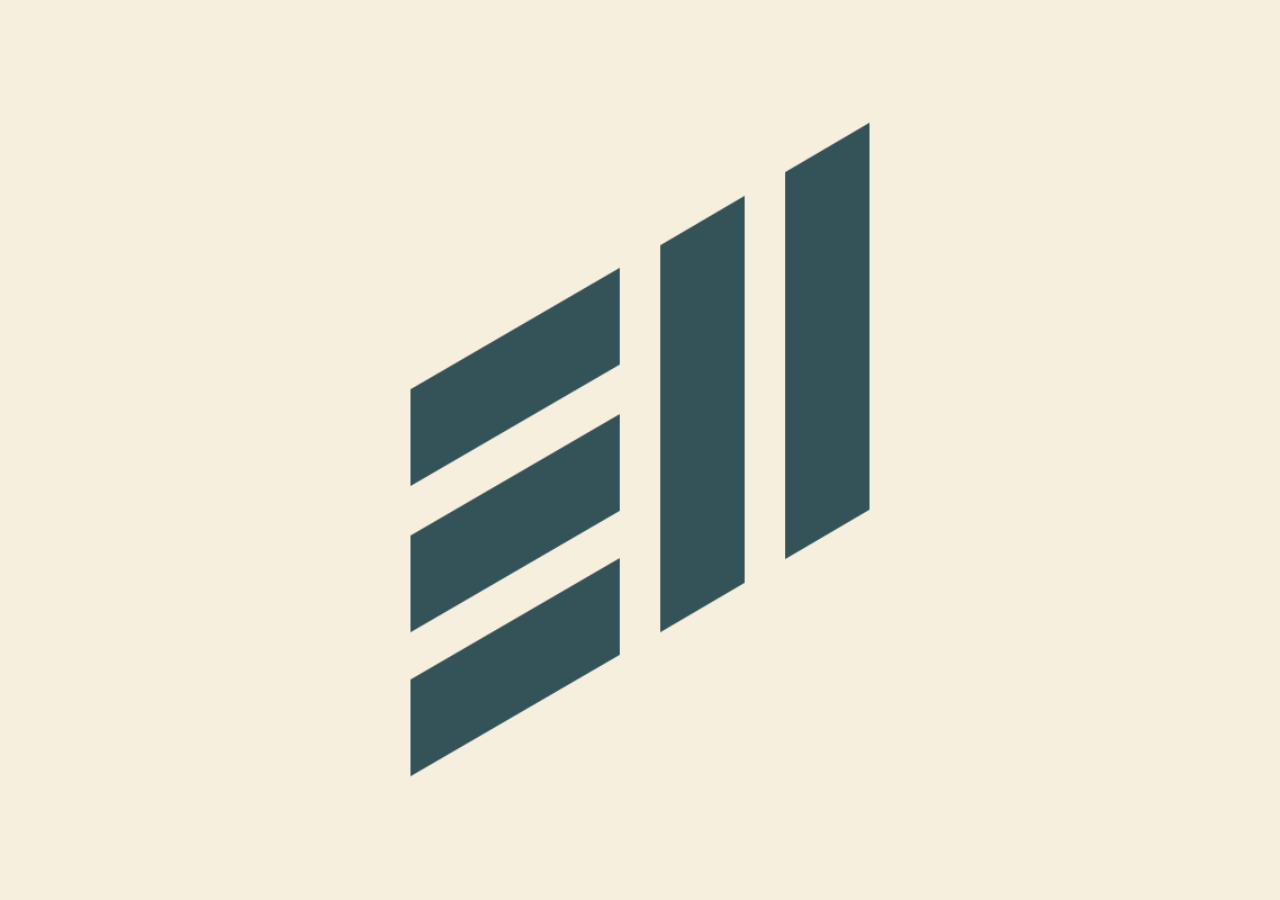
==== index.html @ cbf0de4b "updated coming soon page" ====
<!DOCTYPE html>

<html lang="en">
<head>
	<meta charset="utf-8" />
	<title>Got311</title>

    <!-- Stylesheets -->
	<link rel="stylesheet" href="stylesheets/reset.less" type="text/less" media="screen" />
	<link rel="stylesheet" href="responsive.less" type="text/less" media="screen" />	
	<link rel="stylesheet" href="application.less" type="text/less" media="screen" />

    <!-- Scripts -->
	<script src="../../js/less-1.1.3.min.js" type="text/javascript"></script>
	<!--[if lt IE 9]><script type="text/javascript" src="http://html5shiv.googlecode.com/svn/trunk/html5.js"></script><![endif]-->


	<style type="text/css">
		html { 
			background: url(images/g311_logo_color.png) no-repeat top center fixed; 
			background-color: black;
			-webkit-background-size: cover;
			-moz-background-size: cover;
			-o-background-size: cover;
			background-size: cover;
		}
	</style>



</head>


<body>



</body>
</html>
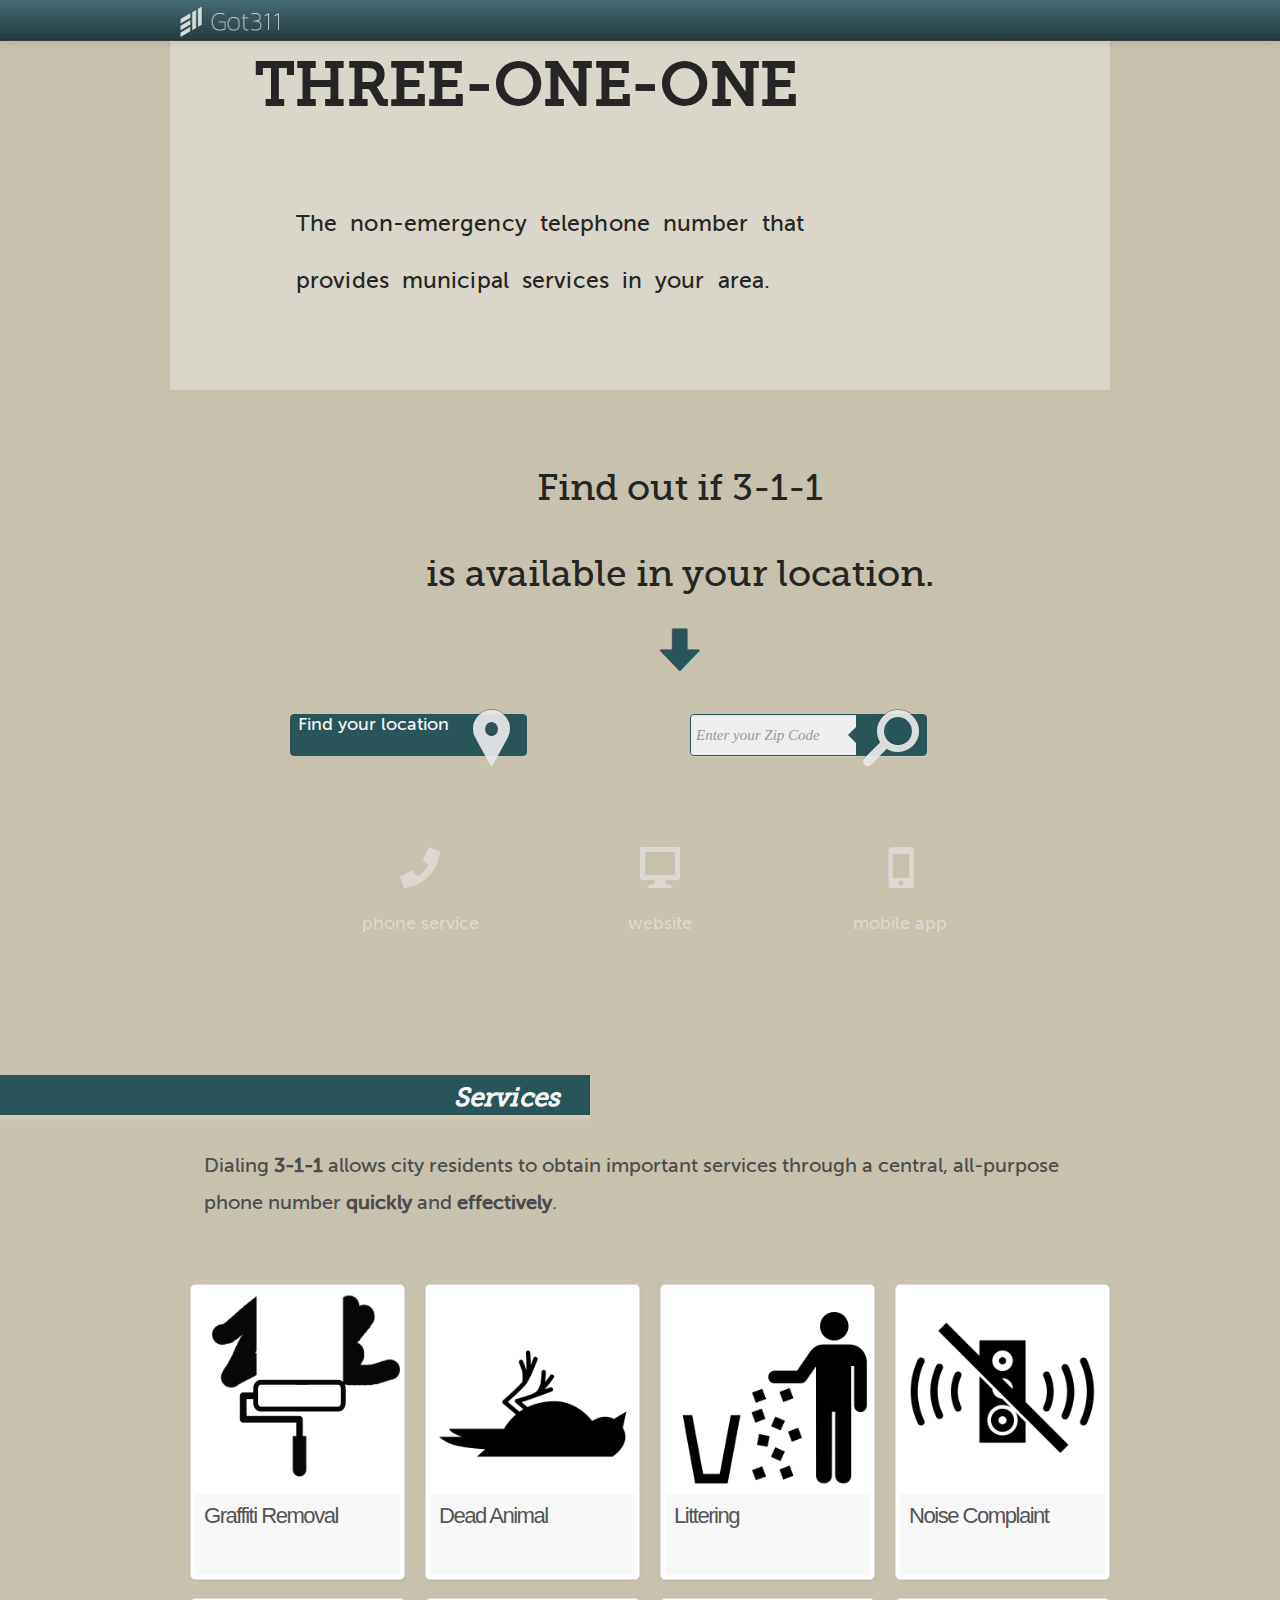
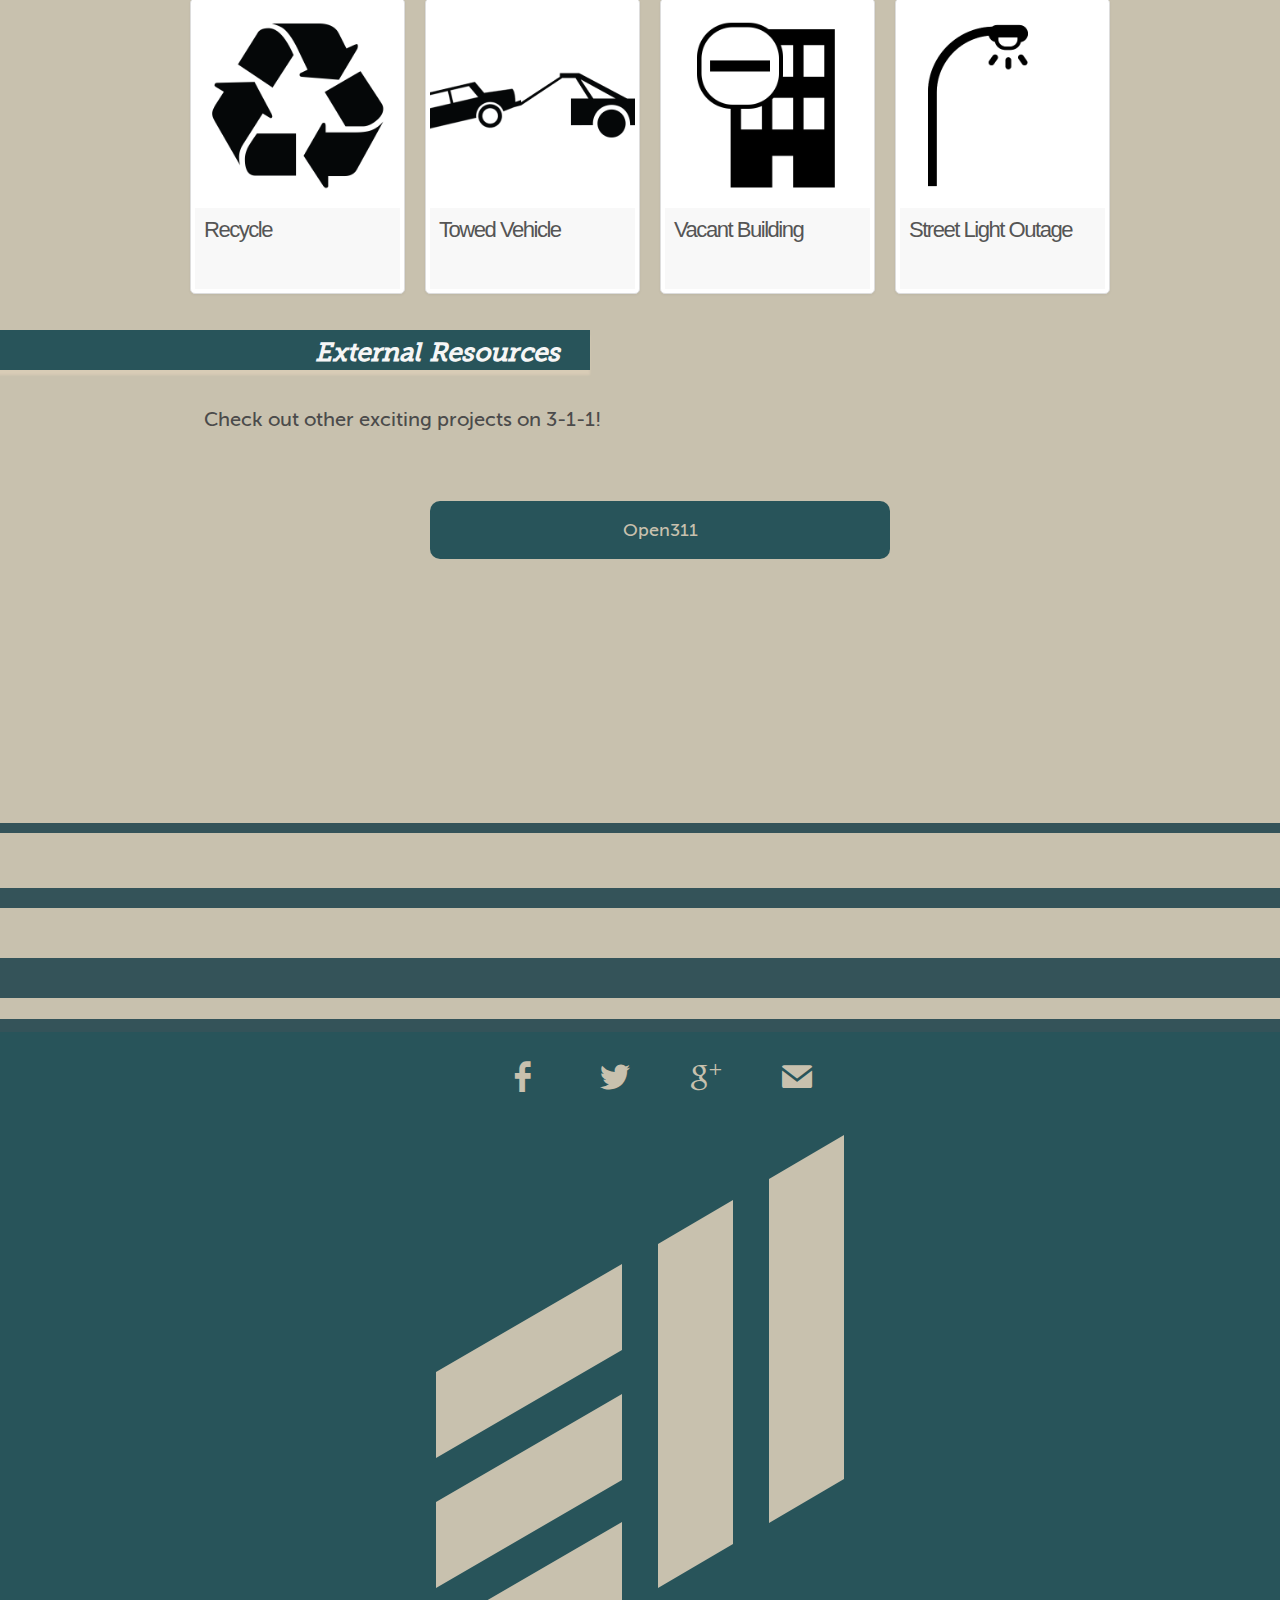
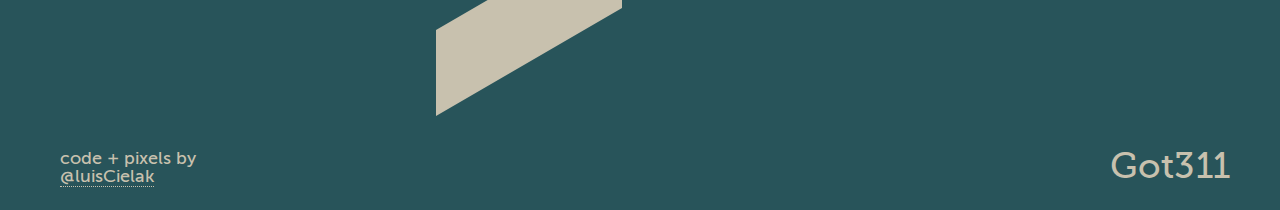
==== commit d9ecfc95: "minor fixes and tweaks, ready for prod" ====
--- a/index.html
+++ b/index.html
@@ -1,31 +1,53 @@
 <!DOCTYPE html>
 
 <html lang="en">
-<head>
-	<meta charset="utf-8" />
-	<title>Got311</title>
-
-    <!-- Stylesheets -->
-	<link rel="stylesheet" href="stylesheets/reset.less" type="text/less" media="screen" />
-	<link rel="stylesheet" href="responsive.less" type="text/less" media="screen" />	
-	<link rel="stylesheet" href="application.less" type="text/less" media="screen" />
-
-    <!-- Scripts -->
-	<script src="../../js/less-1.1.3.min.js" type="text/javascript"></script>
-	<!--[if lt IE 9]><script type="text/javascript" src="http://html5shiv.googlecode.com/svn/trunk/html5.js"></script><![endif]-->
-
-
-	<style type="text/css">
-		html { 
-			background: url(images/g311_logo_color.png) no-repeat top center fixed; 
-			background-color: black;
-			-webkit-background-size: cover;
-			-moz-background-size: cover;
-			-o-background-size: cover;
-			background-size: cover;
-		}
-	</style>
-
+    <head>
+    <meta charset="utf-8" />
+    <title>Got311.org</title>
+
+    <!-- Stylesheets
+    ================================================== -->
+    <link rel="stylesheet/less" href="stylesheets/theme.less" type="text/less" />
+
+    <!-- Scripts
+    ================================================== -->
+    <!-- LESS -->
+    <script src="js/less-1.3.1.min.js" type="text/javascript"></script>
+    <!-- jQuery -->
+    <script src="js/jquery-1.8.2.min.js" type="text/javascript"></script>   
+    <!-- Flexslider -->
+    <!-- // <script srcS="js/jquery.flexslider-min.js" type="text/javascript"></script> -->
+    
+    <!-- Form Validator -->
+    <script src="js/gen_validatorv31.js" type="text/javascript"></script>
+
+    <!-- Got311 Data -->
+    <script src="data/g311_services.js" type="text/javascript"></script>
+    
+    <!-- IE -->
+    <!--[if lt IE 9]><script type="text/javascript" src="http://html5shiv.googlecode.com/svn/trunk/html5.js"></script><![endif]-->    
+    
+
+    <!-- Favicons
+    ================================================== -->
+    <link rel="shortcut icon" href="img/favicon.ico">
+    <link rel="apple-touch-icon" sizes="72x72" href="img/apple-touch-icon-72x72.png">
+    <link rel="apple-touch-icon" sizes="114x114" href="img/apple-touch-icon-114x114.png">
+
+
+    <!-- Google Analytics -->
+    <script type="text/javascript">
+        var _gaq = _gaq || [];
+        _gaq.push(['_setAccount', 'UA-36255937-1']);
+        _gaq.push(['_setDomainName', 'got311.org']);
+        _gaq.push(['_trackPageview']);
+
+        (function() {
+            var ga = document.createElement('script'); ga.type = 'text/javascript'; ga.async = true;
+            ga.src = ('https:' == document.location.protocol ? 'https://ssl' : 'http://www') + '.google-analytics.com/ga.js';
+            var s = document.getElementsByTagName('script')[0]; s.parentNode.insertBefore(ga, s);
+        })();
+    </script>
 
 
 </head>
@@ -33,7 +55,499 @@
 
 <body>
 
+    <!-- Navbar
+    ================================================== -->
+    <div class="navbar navbar-inverse navbar-fixed-top">
+        <div class="navbar-inner">
+            <div class="container">
+                <a class="brand" href="#"><img src="img/logo.png" alt="Got311"></a>
+            </div>
+        </div>
+    </div>
+
+<!-- <div class="wrapper"> -->
+    <!-- Overview Subhead
+    ================================================== -->
+    <header id="overview" class="jumbotron">
+        <div class="container">
+            <h1>Three-One-One</h1>
+            <p>
+                The non-emergency telephone number that <br>
+                provides municipal services in your area.
+            </p>
+        </div>
+    </header>
+
+    <!-- Flexslider -->
+<!--     <ul class="scrollnav">
+        <li><a href="#first" class="scroll">First Section</a></li>
+        <li><a href="#second" class="scroll">Second Section</a></li>
+        <li><a href="#third" class="scroll">Third Section</a></li>
+    </ul>
+    
+    <div class="flexslider">
+        <ul class="slides">
+            <li>
+                <p>This is the FIRST slide...</p>
+            </li>
+            <li>
+                <p>...this is the SECOND slide...</p>
+            </li>
+            <li>
+                <p>...this is the THIRD slide!</p>
+            </li>
+        </ul>
+    </div> -->
+
+    <!-- Location
+    ================================================== -->    
+    <section id="location">
+        <div class="container">
+            <div class="page-header">
+                <h2>Location</h2>
+            </div>            
+
+            <!-- Location: Form -->
+            <div id="location-form">
+
+                <div id="location-form-intro">
+                    <h4>
+                        Find out if 3-1-1 <br> 
+                        is available in your location.<br>                    
+                    </h4>
+                    <a href="#location-form"> <i class="ss-icon">down</i> </a> <!-- // @FIX, take this out. -->
+                </div>
+                
+                <!-- Location Form: Finder -->
+                <div id="location-form-finder">
+                    <!-- <h5>Find your location.</h5> -->
+                    <form class="form-wrapper cf">
+                        <!-- <div class="input-append"> -->
+                            <!-- <a class="btn btn-large">Find my Location  <i class="icon-home icon"></i></a> -->
+                            <!-- <input type="text" name="geoloc" placeholder="Find your location" class="disabled"> -->
+                            <span>Find your location</span>
+                            <button type="button" placeholder="Find your location"  placeholder="Enter yo" class="ss-icon" onclick="getGeoloc();">location</button>
+                        <!-- </div> -->
+                    </form>
+                </div>
+
+                <!-- <h6> - or - </h6> -->
+
+                <!-- Location Form: Zip -->
+                <div id="location-form-zip">
+                    <!-- <h5>Enter your zip.</h5>         -->
+
+                <form method="post" class="form-wrapper cf">
+                    <!-- <fieldset>             -->
+                        <!-- Zip Wrap -->
+                        <div class="zip-wrap input-append">
+                            <input type="text" pattern="[0-9]*" maxlength="5" required name="zip" id="zip" placeholder="Enter your Zip Code">
+                            <button type="button" class="ss-icon">search</button>
+                            <!-- <p class="zip-error">Not a real zip code.</p> -->
+                        </div>
+                    <!-- </fieldset> -->
+                </form> 
+
+                </div>
+
+            </div>
+
+        </div>
+    </section>
+
+
+    <!-- Notice
+    ================================================== -->    
+    <section id="notice">
+        <div class="container">
+
+            <div class="page-header">
+                <h2>Notice</h2>
+            </div>            
+
+            <!-- Notice: Confirm -->
+            <div id="notice-confirm">
+
+                <!-- Location Output Wrap -->
+                <div id="location-wrap">
+                    <!-- 
+                        *** Sample output => #location-wrap
+                        > Yes!
+                        > 3-1-1 is available in
+                        > Philadelhia, PA
+                    -->
+                </div>
+
+            </div>
+
+        </div>
+    </section>
+
+
+    <!-- Channels
+    ================================================== -->    
+    <section id="channels">
+        <div class="container">
+
+            <div class="page-header">
+                <h2>Channels</h2>
+            </div>            
+
+            <ul>
+              <!-- Channels: Phone Service -->
+              <li id="phone" class="tip" title="Call 3-1-1" data-placement="bottom">
+                <a>
+                  <i class="ss-icon">call</i>
+                  <p class="caption">phone service</p>
+                </a>
+              </li>
+
+              <!-- Channels: Website Service -->
+              <li id="web" class="tip" title="Visit 3-1-1 <br> website" data-placement="bottom">
+                <a>
+                  <i class="ss-icon">computer</i>
+                  <p class="caption">website</p>
+                </a>
+              </li>
+
+              <!-- Channels: Mobile App Service -->
+              <li id="app" class="tip" title="Download 3-1-1 <br> mobile app" data-placement="bottom">
+                <a>
+                  <i class="ss-icon">mobile</i>
+                  <p class="caption">mobile app</p>
+                </a>
+              </li>          
+            </ul>
+
+        </div>
+    </section>
+
+<!-- </div>  -->
+    <!-- / .wrapper -->
+
+    <!-- Services
+    ================================================== -->    
+    <section id="services">
+        <div class="container">
+            
+            <div class="page-header">
+                <h2>Services</h2>
+                <p> Dialing <strong>3-1-1</strong> allows city residents to 
+                    obtain important services through a central, all-purpose 
+                    phone number <strong>quickly</strong> and 
+                    <strong>effectively</strong>. 
+                </p>
+            </div>
+
+            <!-- Services: Thumbnails -->
+            <div class="services-thumbnails">
+
+                <!-- Service Thumbnails: Row 1/2 -->
+                <ul class="thumbnails">
+                    <li>
+                        <div class="thumbnail">
+                            <img src="img/services/graffiti-removal.png" 
+                                 onmouseover = "this.src='img/services/graffiti-removal.gif'"
+                                 onmouseout = "this.src='img/services/graffiti-removal.png'"
+                                 alt=""
+                                 class="pop" 
+                                 title="Graffiti Removal" 
+                                 data-placement="bottom" 
+                                 data-trigger="hover"
+                                 data-content="“Speak softly, but carry a big can of paint.” ― Banksy"
+                                 >
+                            <!-- <img src="http://placehold.it/250x250" alt=""> -->
+                            <!-- <img src="img/graffiti-removal.gif" alt=""> -->
+                            <div class="caption">
+                                <h3>Graffiti Removal</h3>
+                            </div>
+                        </div>
+                    </li>
+
+                    <li>
+                        <div class="thumbnail">
+                            <img src="img/services/dead-animal.png" 
+                                onmouseover = "this.src='img/services/dead-animal.gif'"
+                                onmouseout = "this.src='img/services/dead-animal.png'"
+                                alt=""
+                                class="pop" 
+                                title="Dead Animal" 
+                                data-placement="bottom" 
+                                data-trigger="hover" 
+                                data-content="“I'm not afraid of death; I just don't want to be there when it happens.” ― Woody Allen"
+                                >
+                            <!-- <img src="http://placehold.it/250x250" alt=""> -->
+                            <!-- <img src="img/dead-animal.gif" alt=""> -->
+                            <div class="caption">
+                                <h3>Dead Animal</h3>
+                            </div>
+                        </div>
+                    </li>
+                    <li>
+                        <div class="thumbnail">
+                        <img src="img/services/littering.png" 
+                             onmouseover = "this.src='img/services/littering.gif'"
+                             onmouseout = "this.src='img/services/littering.png'"
+                             alt=""                        
+                             class="pop" 
+                             title="Littering" 
+                             data-placement="bottom" 
+                             data-trigger="hover" 
+                                 data-content="Lorem ipsum dolor sit amet, consectetur adipisicing elit, sed do eiusmod tempor incididunt ut labore et dolore magna aliqua."                             
+                             >
+
+                        <!-- <img src="http://placehold.it/250x250" alt=""> -->
+                        <!-- <img src="img/littering.gif" alt=""> -->
+                        <div class="caption">
+                        <h3>Littering</h3>
+                        </div>
+                        </div>
+                    </li>
+                    <li>
+                        <div class="thumbnail">
+                        <img src="img/services/noise-complaint.png"
+                             onmouseover = "this.src='img/services/noise-complaint.gif'"
+                             onmouseout = "this.src='img/services/noise-complaint.png'"
+                             alt=""
+                             class="pop" 
+                             title="Noise Complaint" 
+                             data-placement="bottom" 
+                             data-trigger="hover" 
+                                 data-content="Lorem ipsum dolor sit amet, consectetur adipisicing elit, sed do eiusmod tempor incididunt ut labore et dolore magna aliqua."                             
+                             >
+                        <!-- <img src="http://placehold.it/250x250" alt=""> -->
+                        <!-- <img src="img/noise-complaint.gif" alt=""> -->
+                        <div class="caption">
+                        <h3>Noise Complaint</h3>
+                        </div>
+                        </div>
+                    </li>
+                </ul>
+
+
+
+            
+                <!-- Service Thumbnails: Row 2/2 -->
+                <ul class="thumbnails">
+                    <li>
+                        <div class="thumbnail">
+                            <img src="img/services/recycle.png" 
+                                 onmouseover = "this.src='img/services/recycle.gif'"
+                                 onmouseout = "this.src='img/services/recycle.png'"
+                                 alt=""
+                                 class="pop" 
+                                 title="Recycle" 
+                                 data-placement="top" 
+                                 data-trigger="hover" 
+                                 data-content="Lorem ipsum dolor sit amet, consectetur adipisicing elit, sed do eiusmod tempor incididunt ut labore et dolore magna aliqua."                                 
+                                 >
+                            <!-- <img src="http://placehold.it/250x250" alt=""> -->
+                            <!-- <img src="img/recycle.gif" alt=""> -->
+                            <div class="caption">
+                                <h3>Recycle</h3>
+                            </div>
+                        </div>
+                    </li>
+                    <li>
+                        <div class="thumbnail">
+                            <img src="img/services/towed-vehicle.png" 
+                                 onmouseover = "this.src='img/services/towed-vehicle.gif'"
+                                 onmouseout = "this.src='img/services/towed-vehicle.png'"
+                                 alt=""
+                                 class="pop" 
+                                 title="Towed Vehicle" 
+                                 data-placement="top" 
+                                 data-trigger="hover" 
+                                 data-content="Lorem ipsum dolor sit amet, consectetur adipisicing elit, sed do eiusmod tempor incididunt ut labore et dolore magna aliqua."                                 
+                                 >
+                            <!-- <img src="http://placehold.it/250x250" alt=""> -->
+                            <!-- <img src="img/towed-vehicle.gif" alt=""> -->
+                            <div class="caption">
+                                <h3>Towed Vehicle</h3>
+                            </div>
+                        </div>
+                    </li>
+                    <li>
+                        <div class="thumbnail">
+                            <img src="img/services/vacant-building.png" 
+                                 onmouseover = "this.src='img/services/vacant-building.gif'"
+                                 onmouseout = "this.src='img/services/vacant-building.png'"
+                                 alt=""
+                                 class="pop" 
+                                 title="Vacant Building" 
+                                 data-placement="top" 
+                                 data-trigger="hover" 
+                                 data-content="Lorem ipsum dolor sit amet, consectetur adipisicing elit, sed do eiusmod tempor incididunt ut labore et dolore magna aliqua."                                 
+                                 >
+                            <!-- <img src="http://placehold.it/250x250" alt=""> -->
+                            <!-- <img src="img/vacant-building.gif" alt=""> -->
+                            <div class="caption">
+                                <h3>Vacant Building</h3>
+                            </div>
+                        </div>
+                    </li>
+                    <li>
+                        <div class="thumbnail">
+                            <img src="img/services/street-light-outage.png" 
+                                 onmouseover = "this.src='img/services/street-light-outage.gif'"
+                                 onmouseout = "this.src='img/services/street-light-outage.png'"
+                                 alt=""
+                                 class="pop" 
+                                 title="Street Light Outage" 
+                                 data-placement="top" 
+                                 data-trigger="hover"                               
+                                 data-content="“A day without sunshine is like, you know, night.” ― Steve Martin"
+                                 >
+                            <!-- <img src="http://placehold.it/250x250" alt=""> -->
+                            <!-- <img src="img/street-light-outage.gif" alt=""> -->
+                            <div class="caption">
+                             <h3>Street Light Outage</h3>
+                            </div>
+                        </div>
+                    </li>
+                </ul>
+
+            </div>
+        </div>
+    </section>
+
+
+    <!-- Resources
+    ================================================== -->    
+    <section id="resources">
+        <div class="container">
+
+            <div class="page-header">
+                <h2>External Resources</h2>
+                <p>Check out other exciting projects on 3-1-1!</p>
+            </div>
+
+            <div id="resources-item">
+
+            	<ul>
+            		<li>
+            			<a href="http://open311.org/learn/" target="_blank" class="tip" title="A collaborative model and open standard for civic issue tracking.">
+            				Open311
+            		</li>
+            	</ul>
+
+                <!-- Twitter Stream -->
+                <!-- <div id="twitter_container" class="twitter-feature"> -->
+<!--                     <ul id="twitter_update_list">
+                        <script src="http://twitter.com/javascripts/blogger.js" type="text/javascript"></script>
+                        <script src="http://api.twitter.com/1/statuses/user_timeline/got311org.json?callback=twitterCallback2&amp;count=3;include_rts=1" type="text/javascript"></script>
+                    </ul> -->
+                <!-- <a class="twitter-timeline" href="https://twitter.com/Got311org" data-widget-id="274523246504837120">Tweets by @Got311org</a> -->
+               <!-- <script>!function(d,s,id){var js,fjs=d.getElementsByTagName(s)[0];if(!d.getElementById(id)){js=d.createElement(s);js.id=id;js.src="//platform.twitter.com/widgets.js";fjs.parentNode.insertBefore(js,fjs);}}(document,"script","twitter-wjs");</script>-->
+
+                <!-- </div> -->
+
+
+
+
+
+
+            </div>
+
+
+        </div>
+    </section>
+
+
+    <!-- Footer
+    ================================================== -->
+    <footer class="footer">
+
+        <div class="container">
+
+
+            <!-- Footer: Social Media -->
+            <div class="footer-social">
+                <a href="http://facebook.com/got311org" target="_blank" class="ss-icon ss-social tip" title="facebook" data-placement="bottom">facebook</a>
+                <a href="http://twitter.com/got311org" target="_blank" class="ss-icon ss-social tip" title="twitter" data-placement="bottom">twitter</a>
+                <a href="https://plus.google.com/u/0/106539725572335705310" target="_blank" class="ss-icon ss-social tip" title="google+" data-placement="bottom">googleplus</a>
+                <a data-toggle="modal" href="#contactModal" target="_blank" class="ss-icon ss-social tip" title="contact us" data-placement="bottom">email</a>     
+            </div>
+
+            <!-- Footer: Logo -->
+            <div class="footer-logo">
+                <img src="../img/logo-footer.png">
+            </div>
+
+            <!-- Footer: Info -->
+            <div class="footer-info">
+                <h2 class="footer-brand pull-right"><a href="#">Got311</a></h2>
+                <p>code + pixels by <br> <a href="http://twitter.com/luiscielak" target="_blank">@luisCielak</a></p>
+            </div>
+
+        </div>        
+    </footer>
+
+
+
+
+      <!-- Contact Form Modal 
+      ================================================== -->
+      <!-- <a data-toggle="modal" class="btn" href="#contactModal">Log in</a> -->
+      <div class="modal hide" id="contactModal">
+          <div class="modal-header">
+              <button type="button" class="close" data-dismiss="modal">✕</button>
+              <h3>Contact Got311</h3>
+          </div>
+              <div class="modal-body" style="text-align:center;">
+              <div class="row-fluid">
+                  <div class="span10 offset1">
+                      <div id="modalTab">
+                          <div class="tab-content">
+
+                  <div class="tab-pane active" id="contact">
+                    <form method="post" action="email.php" name="contactform" >
+                      
+                      <p><input type="text" name="name" id="name" class="span8" placeholder="Name"></p>
+                      <p><input type="text" name="email" id="email" class="span8" placeholder="Email Address"></p>
+                      <p><textarea rows="5" name="message" id="message" class="span8" placeholder="Message"></textarea></p>
+
+                      <div class="buttons span6 pull-right">
+                        <p><button type="submit" class="btn btn-inverse">  <i class="icon-envelope icon-white icon"></i> &#8594; </button></p>
+                        <!-- <a href="#form-thanks" data-toggle="tab">Thx msg</a> -->
+                      </div>
+                    </form>
+                  </div>
+                    
+                              <div class="tab-pane fade" id="form-thanks">
+                                  <form method="post" action='' name="form-thanks">                                 
+                                      <h5>Thanks man!!1 :)</h5>                                
+                                  </form>
+                              </div>
+                          </div>
+                      </div>
+                  </div>
+              </div>
+          </div>
+      </div>
+
+
+
+    <script language="javascript">
+        var frmvalidator = new Validator("contactform");
+        frmvalidator.addValidation("name","req","Please provide your name");
+        frmvalidator.addValidation("email","req","Please provide your e-mail address");
+        frmvalidator.addValidation("message","req","Please provide a message");
+        frmvalidator.addValidation("email","email","Please enter a valid e-mail address");
+    </script>
+
+
+
+
+
+
+    <!-- Scripts
+    ================================================== -->
+    <!-- Bootstrap -->
+    <script src="js/bootstrap.min.js"></script>
+    <!-- Application -->
+    <script src="js/main.js"></script>
 
 
 </body>
-</html>+</html>
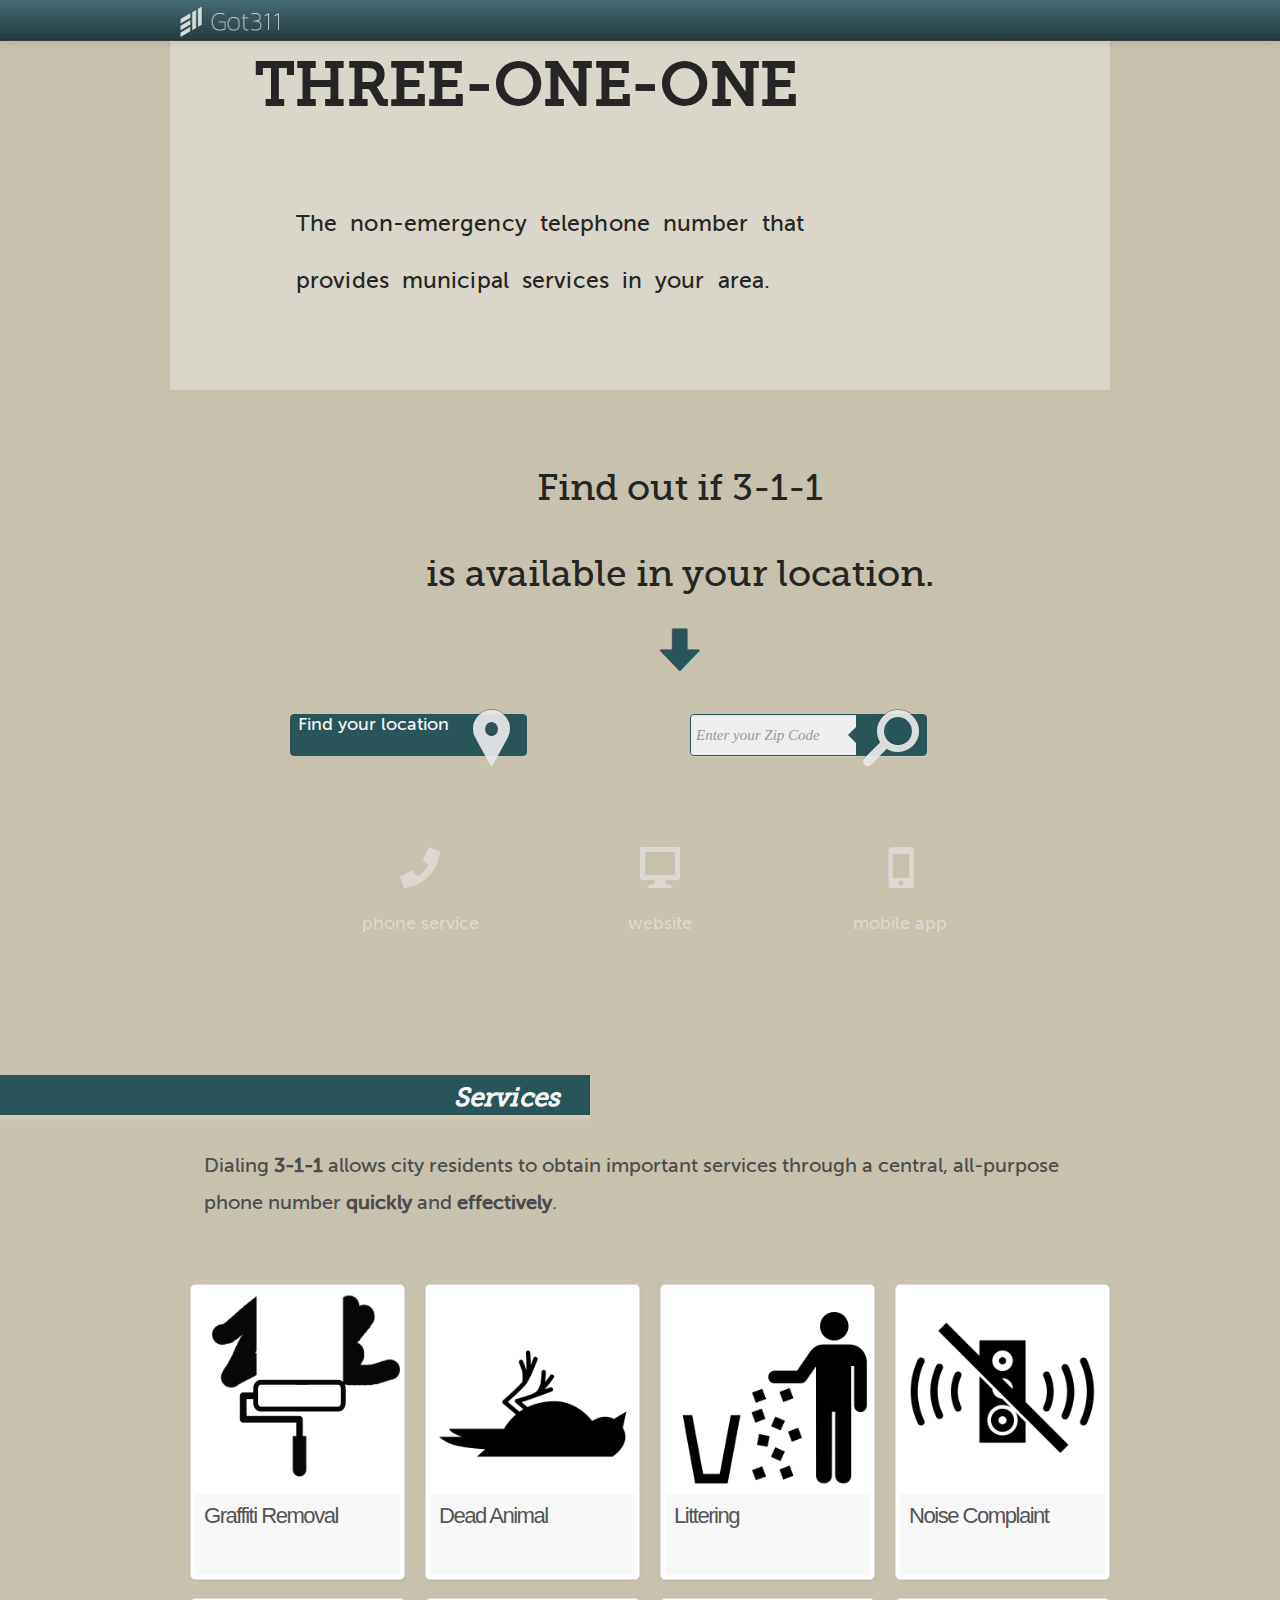
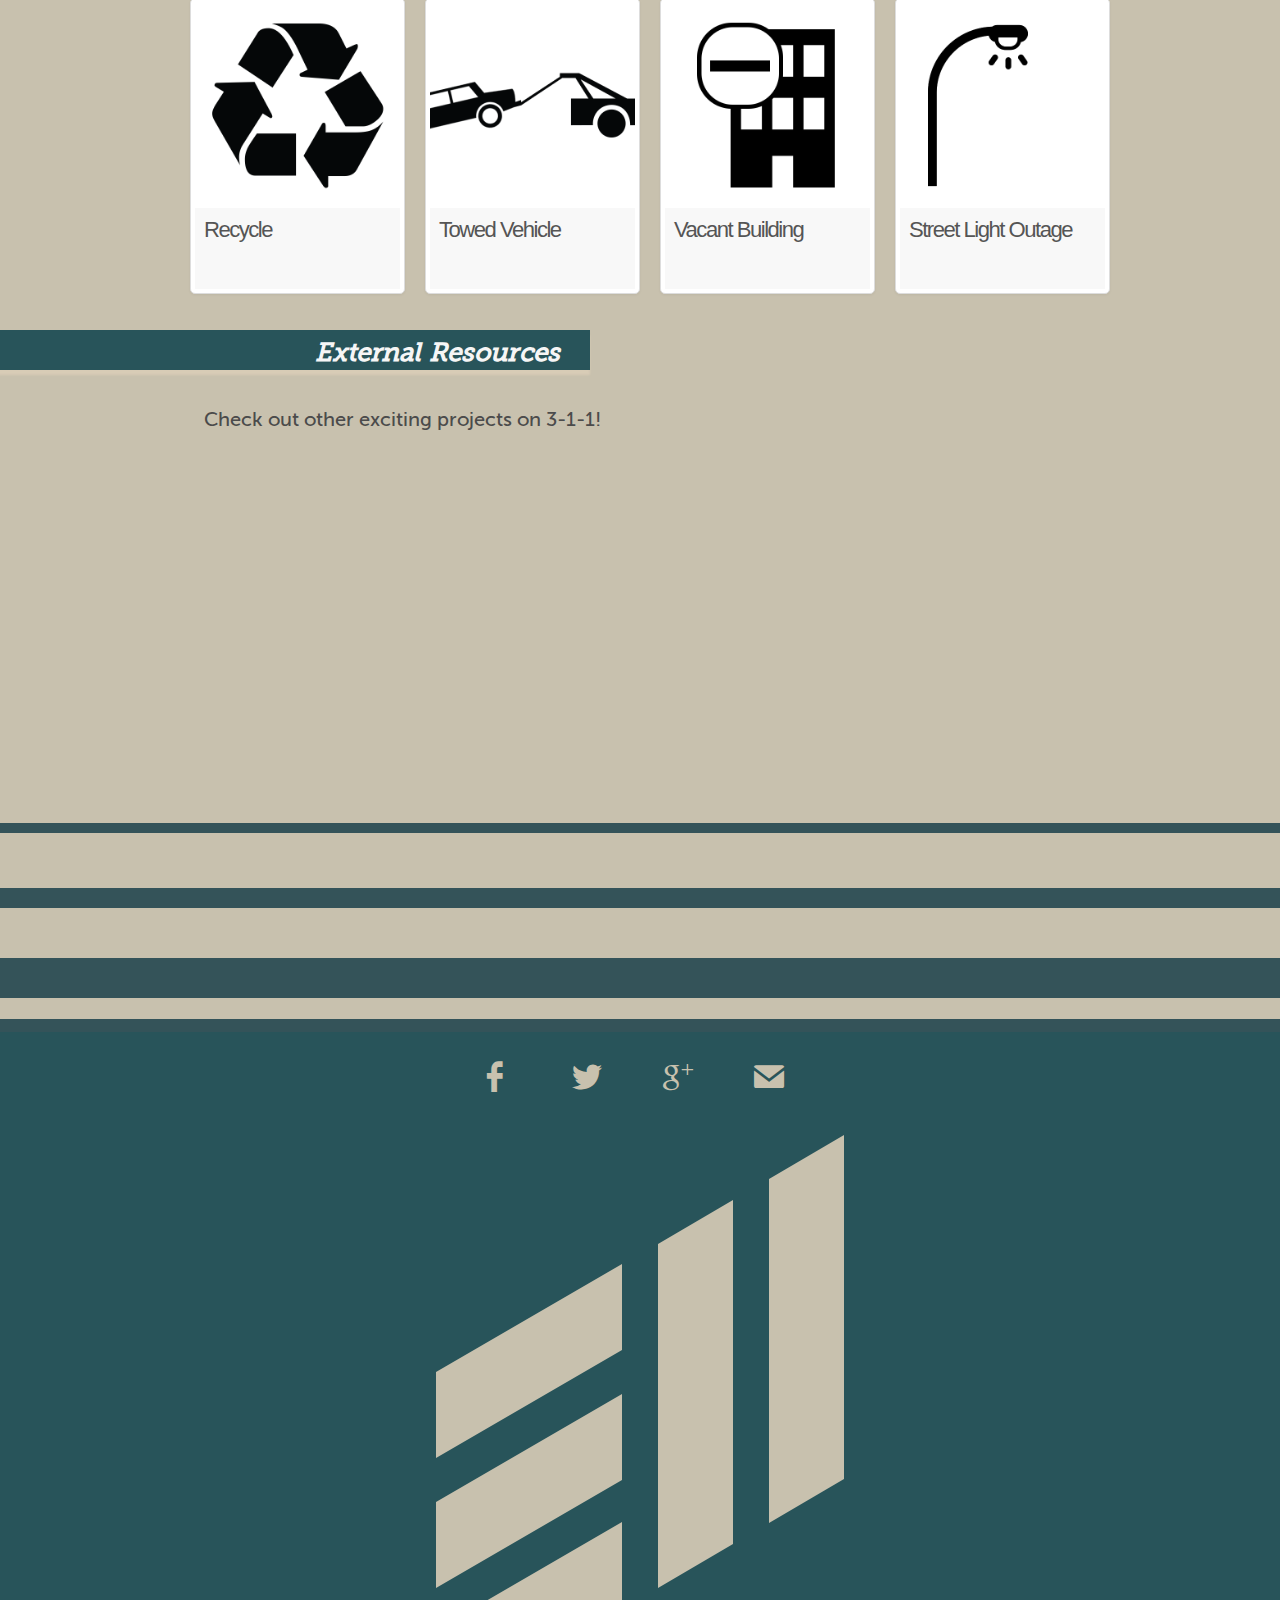
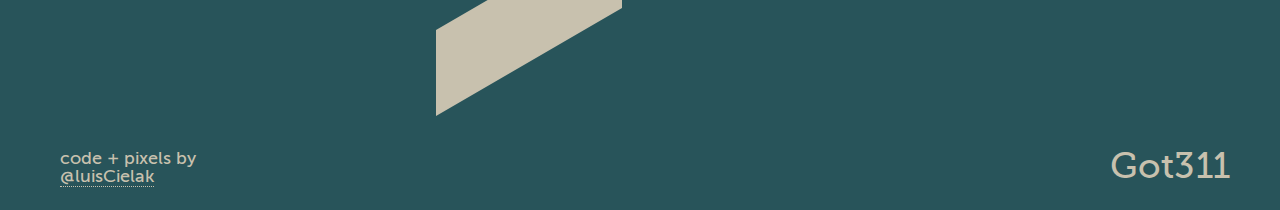
==== commit cd8652cf: "migrated .dev to index" ====
--- a/index.html
+++ b/index.html
@@ -422,29 +422,21 @@
                 <p>Check out other exciting projects on 3-1-1!</p>
             </div>
 
-            <div id="resources-item">
+            <div id="resources-list">
 
             	<ul>
             		<li>
             			<a href="http://open311.org/learn/" target="_blank" class="tip" title="A collaborative model and open standard for civic issue tracking.">
             				Open311
+                  </a>
             		</li>
-            	</ul>
-
-                <!-- Twitter Stream -->
-                <!-- <div id="twitter_container" class="twitter-feature"> -->
-<!--                     <ul id="twitter_update_list">
-                        <script src="http://twitter.com/javascripts/blogger.js" type="text/javascript"></script>
-                        <script src="http://api.twitter.com/1/statuses/user_timeline/got311org.json?callback=twitterCallback2&amp;count=3;include_rts=1" type="text/javascript"></script>
-                    </ul> -->
-                <!-- <a class="twitter-timeline" href="https://twitter.com/Got311org" data-widget-id="274523246504837120">Tweets by @Got311org</a> -->
-               <!-- <script>!function(d,s,id){var js,fjs=d.getElementsByTagName(s)[0];if(!d.getElementById(id)){js=d.createElement(s);js.id=id;js.src="//platform.twitter.com/widgets.js";fjs.parentNode.insertBefore(js,fjs);}}(document,"script","twitter-wjs");</script>-->
-
-                <!-- </div> -->
-
-
-
-
+
+                <li>
+                  <a href="http://www.publicstuff.com/" target="_blank" class="tip" title="Get stuff fixed in your community with this easy to use mobile and web application.">
+                    PublicStuff
+                  </a>                    
+                </li>
+              </ul>
 
 
             </div>
@@ -485,49 +477,48 @@
 
 
 
-
-      <!-- Contact Form Modal 
-      ================================================== -->
-      <!-- <a data-toggle="modal" class="btn" href="#contactModal">Log in</a> -->
-      <div class="modal hide" id="contactModal">
-          <div class="modal-header">
-              <button type="button" class="close" data-dismiss="modal">✕</button>
-              <h3>Contact Got311</h3>
-          </div>
-              <div class="modal-body" style="text-align:center;">
-              <div class="row-fluid">
-                  <div class="span10 offset1">
-                      <div id="modalTab">
-                          <div class="tab-content">
-
-                  <div class="tab-pane active" id="contact">
-                    <form method="post" action="email.php" name="contactform" >
-                      
-                      <p><input type="text" name="name" id="name" class="span8" placeholder="Name"></p>
-                      <p><input type="text" name="email" id="email" class="span8" placeholder="Email Address"></p>
-                      <p><textarea rows="5" name="message" id="message" class="span8" placeholder="Message"></textarea></p>
-
-                      <div class="buttons span6 pull-right">
-                        <p><button type="submit" class="btn btn-inverse">  <i class="icon-envelope icon-white icon"></i> &#8594; </button></p>
-                        <!-- <a href="#form-thanks" data-toggle="tab">Thx msg</a> -->
-                      </div>
-                    </form>
-                  </div>
+    <!-- Contact Form
+    ================================================== -->
+    <!-- <a data-toggle="modal" class="btn" href="#contactModal">Log in</a> -->
+    <div class="modal hide" id="contactModal">
+        <div class="modal-header">
+            <button type="button" class="close" data-dismiss="modal">✕</button>
+            <h3>Contact Got311</h3>
+        </div>
+            <div class="modal-body" style="text-align:center;">
+            <div class="row-fluid">
+                <div class="span10 offset1">
+                    <div id="modalTab">
+                        <div class="tab-content">
+
+                <div class="tab-pane active" id="contact">
+                  <form method="post" action="email.php" name="contactform" >
                     
-                              <div class="tab-pane fade" id="form-thanks">
-                                  <form method="post" action='' name="form-thanks">                                 
-                                      <h5>Thanks man!!1 :)</h5>                                
-                                  </form>
-                              </div>
-                          </div>
-                      </div>
-                  </div>
-              </div>
-          </div>
-      </div>
-
-
-
+                    <p><input type="text" name="name" id="name" class="span8" placeholder="Name"></p>
+                    <p><input type="text" name="email" id="email" class="span8" placeholder="Email Address"></p>
+                    <p><textarea rows="5" name="message" id="message" class="span8" placeholder="Message"></textarea></p>
+
+                    <div class="buttons span6 pull-right">
+                      <p><button type="submit" class="btn btn-inverse">  <i class="icon-envelope icon-white icon"></i> &#8594; </button></p>
+                      <!-- <a href="#form-thanks" data-toggle="tab">Thx msg</a> -->
+                    </div>
+                  </form>
+                </div>
+                  
+                            <div class="tab-pane fade" id="form-thanks">
+                                <form method="post" action='' name="form-thanks">                                 
+                                    <h5>Thanks!</h5>                                
+                                </form>
+                            </div>
+                        </div>
+                    </div>
+                </div>
+            </div>
+        </div>
+    </div>
+
+
+    <!-- Contact Form: Validation -->
     <script language="javascript">
         var frmvalidator = new Validator("contactform");
         frmvalidator.addValidation("name","req","Please provide your name");
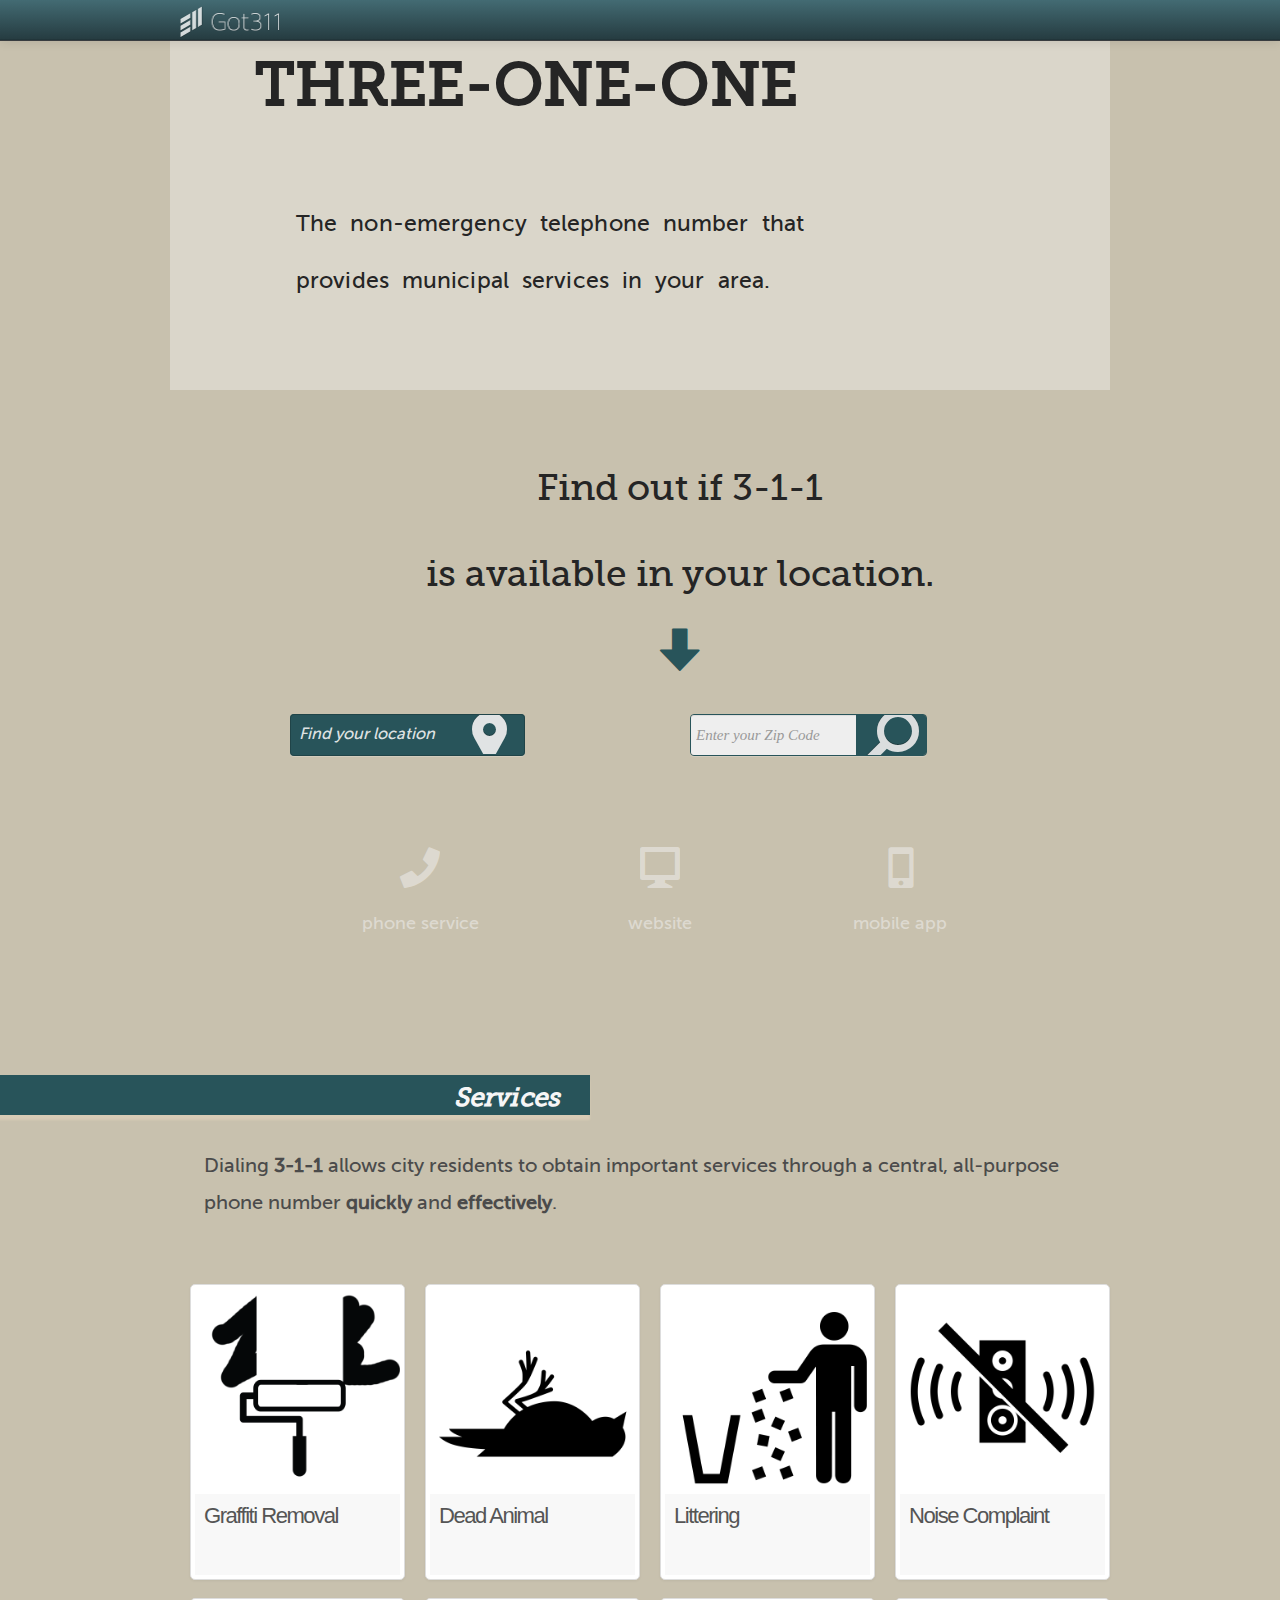
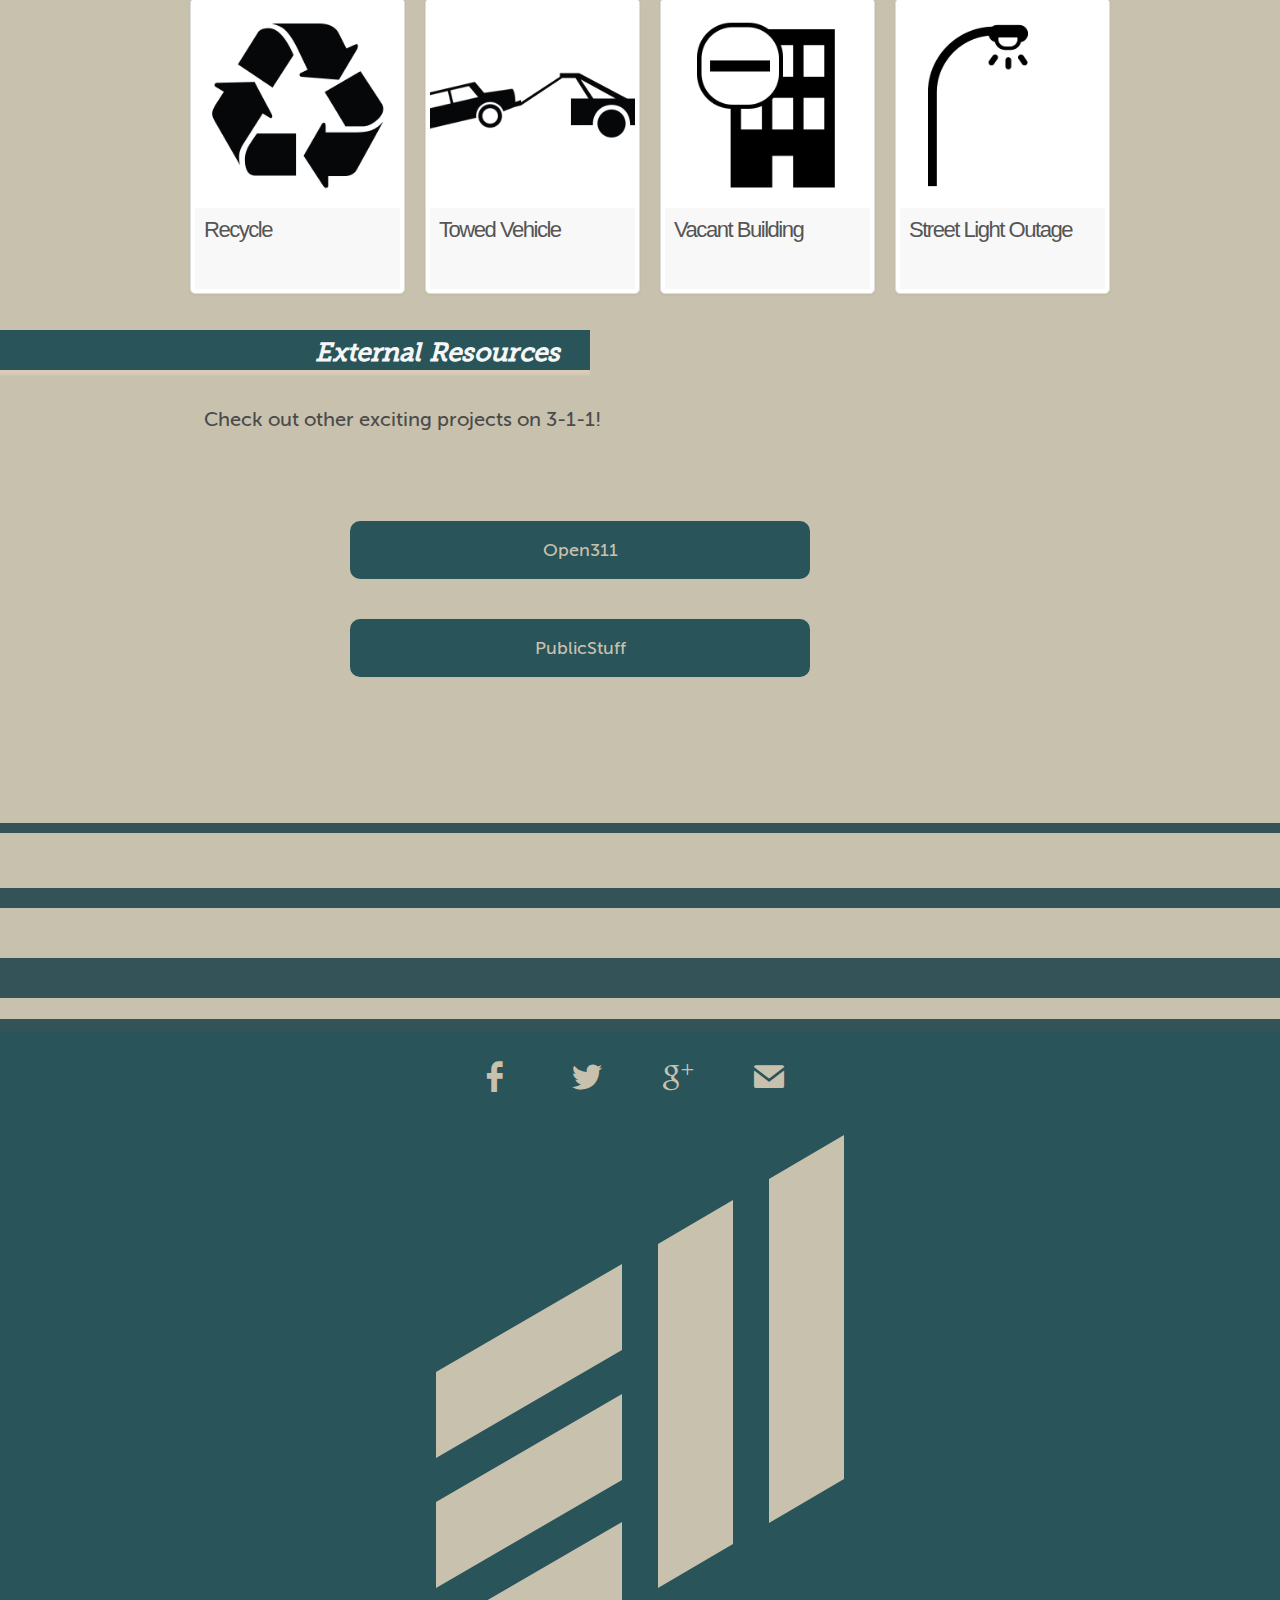
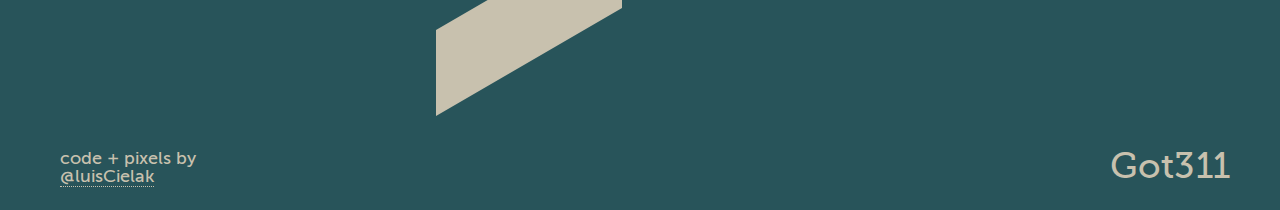
==== commit 9ce3e0e6: "update geloc button style" ====
--- a/index.html
+++ b/index.html
@@ -122,12 +122,14 @@
                 <div id="location-form-finder">
                     <!-- <h5>Find your location.</h5> -->
                     <form class="form-wrapper cf">
-                        <!-- <div class="input-append"> -->
+                        <a class="input tip" onclick="getGeoloc();" title="Get your location automatically!">
                             <!-- <a class="btn btn-large">Find my Location  <i class="icon-home icon"></i></a> -->
-                            <!-- <input type="text" name="geoloc" placeholder="Find your location" class="disabled"> -->
-                            <span>Find your location</span>
-                            <button type="button" placeholder="Find your location"  placeholder="Enter yo" class="ss-icon" onclick="getGeoloc();">location</button>
-                        <!-- </div> -->
+                            <!-- <input type="button" name="geoloc" placeholder="Find your location" > -->
+                            
+                            <p>Find your location </p> <i class="ss-icon">location</i>
+
+                            <!-- <button type="button" placeholder="Find your location" class="ss-icon" onclick="getGeoloc();">location</button> -->
+                        </a>
                     </form>
                 </div>
 
